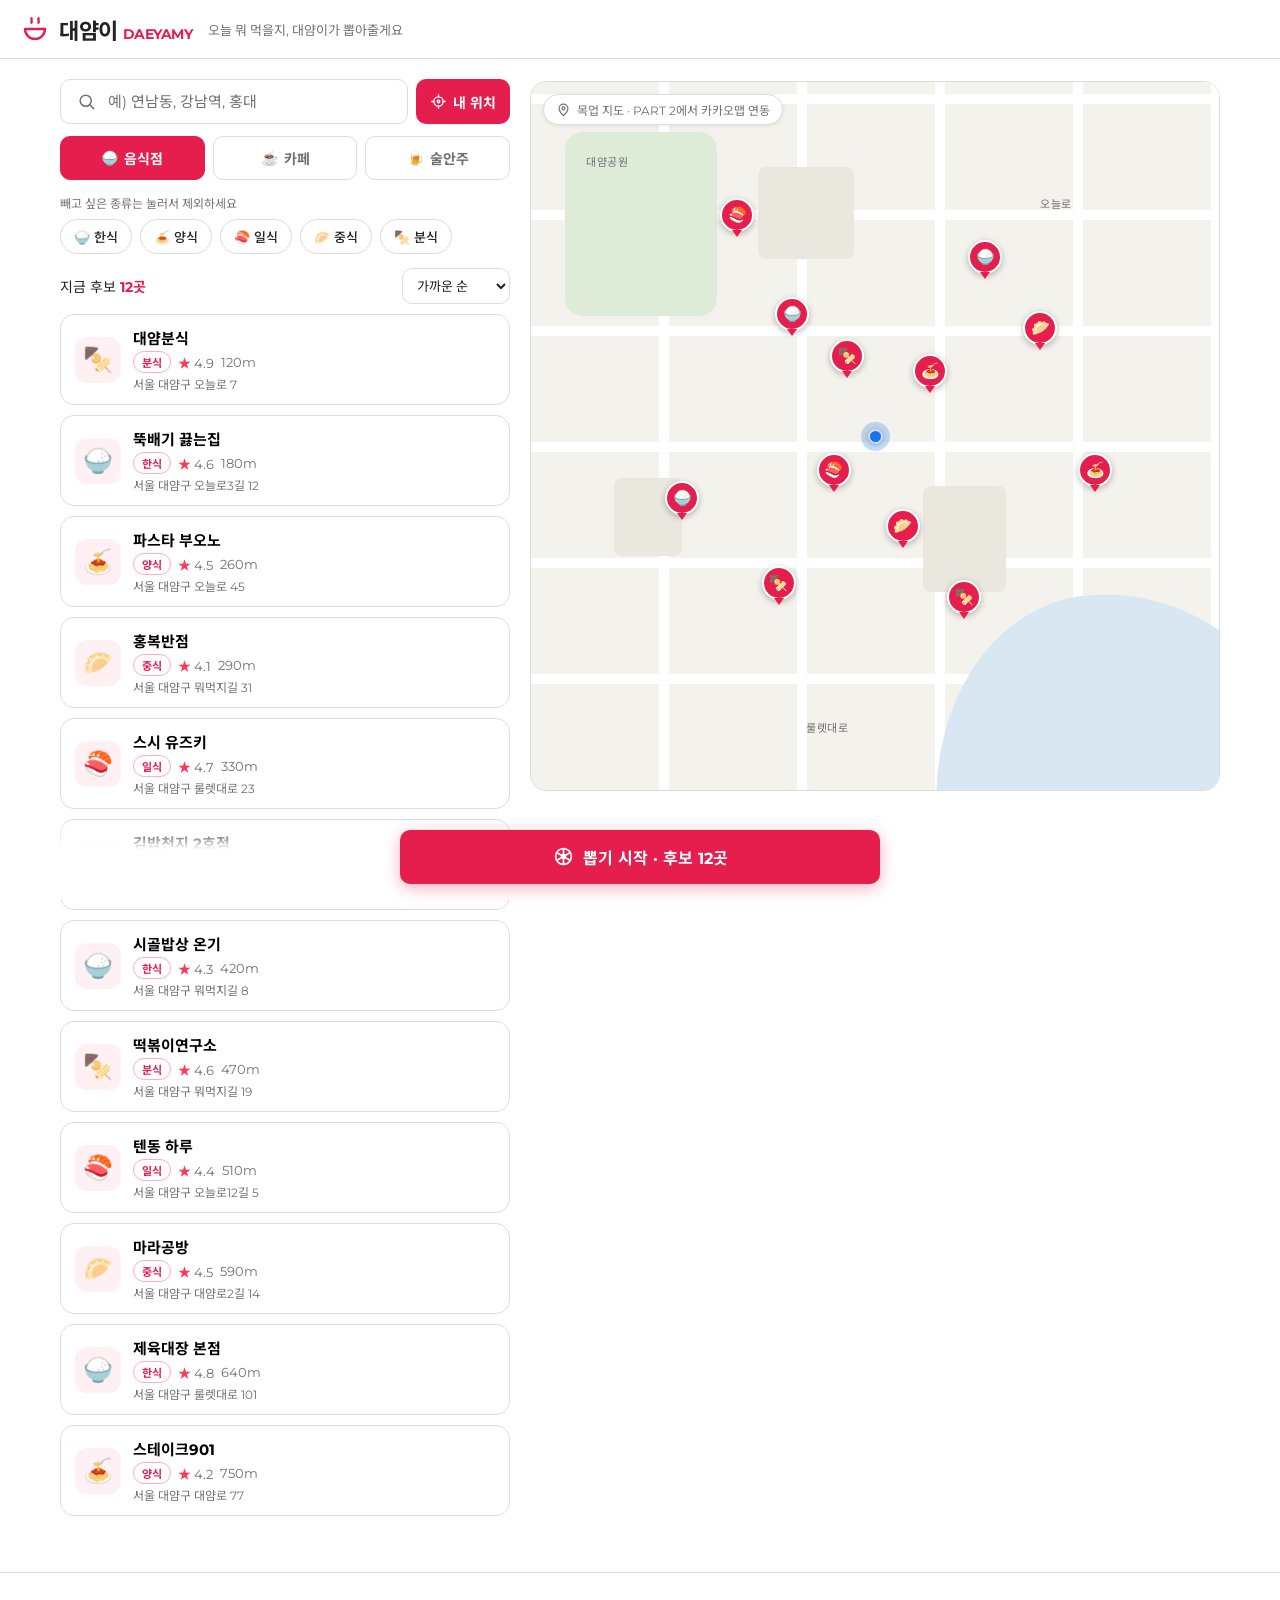
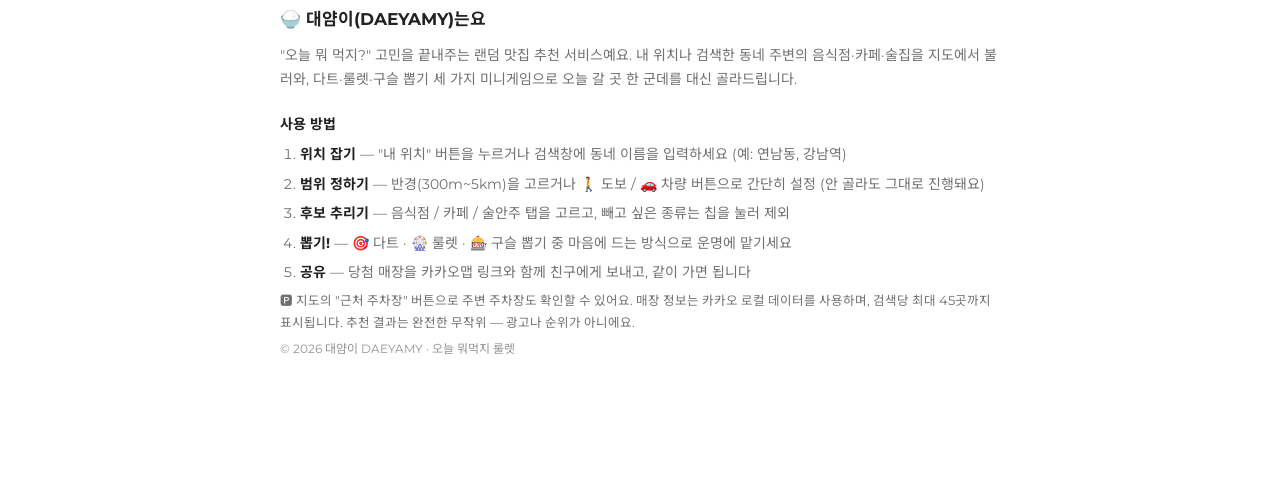
==== index.html @ f8bf4ab4 "feat: 대얌이 DAEYAMY 첫 배포 위치 기반 음식점 룰렛 추천 서비스 - 오늘 뭐먹지? - 다트 뽑기 / 룰렛 / 구슬 뽑기 세 가지 미니게임 - 카카오맵 SDK 연동 (반" ====
<!DOCTYPE html>
<html lang="ko">
<head>
  <meta charset="UTF-8">
  <meta name="viewport" content="width=device-width, initial-scale=1.0">
  <meta name="color-scheme" content="light dark">
  <title>대얌이 — 오늘 뭐먹지?</title>
  <meta name="description" content="내 근처 음식점·카페·술집을 룰렛과 뽑기로 골라주는 오늘 뭐먹지 서비스, 대얌이">
  <link rel="stylesheet" href="css/tokens.css">
  <link rel="stylesheet" href="css/style.css">
</head>
<body>

  <!-- ══ 둥근 라인 아이콘 스프라이트 (stroke 1.9 / round cap·join) ══ -->
  <svg xmlns="http://www.w3.org/2000/svg" style="display:none" aria-hidden="true">
    <symbol id="icon-bowl" viewBox="0 0 24 24">
      <path d="M4 12h16a8 8 0 0 1-16 0Z"/>
      <path d="M9.3 3.5c-.9 1.1.9 2.1-.2 3.4M14.9 3.5c-.9 1.1.9 2.1-.2 3.4"/>
    </symbol>
    <symbol id="icon-search" viewBox="0 0 24 24">
      <circle cx="11" cy="11" r="7"/>
      <path d="m16.5 16.5 4.5 4.5"/>
    </symbol>
    <symbol id="icon-locate" viewBox="0 0 24 24">
      <circle cx="12" cy="12" r="6.5"/>
      <circle cx="12" cy="12" r="1.8"/>
      <path d="M12 2.5v3M12 18.5v3M2.5 12h3M18.5 12h3"/>
    </symbol>
    <symbol id="icon-pin" viewBox="0 0 24 24">
      <path d="M12 21.5s-7-5.7-7-11a7 7 0 0 1 14 0c0 5.3-7 11-7 11Z"/>
      <circle cx="12" cy="10.3" r="2.4"/>
    </symbol>
    <symbol id="icon-roulette" viewBox="0 0 24 24">
      <circle cx="12" cy="12" r="9"/>
      <path d="M12 3v18M4.2 7.5l15.6 9M4.2 16.5l15.6-9"/>
      <circle cx="12" cy="12" r="2.2"/>
    </symbol>
    <symbol id="icon-share" viewBox="0 0 24 24">
      <circle cx="18" cy="5.5" r="2.5"/>
      <circle cx="6" cy="12" r="2.5"/>
      <circle cx="18" cy="18.5" r="2.5"/>
      <path d="m8.2 10.8 7.6-4.1M8.2 13.2l7.6 4.1"/>
    </symbol>
    <symbol id="icon-x" viewBox="0 0 24 24">
      <path d="M6 6l12 12M18 6L6 18"/>
    </symbol>
  </svg>

  <!-- ══ 헤더 ══ -->
  <header class="header">
    <a class="logo" href="./" aria-label="대얌이 홈으로 가기">
      <svg class="icon logo-icon" aria-hidden="true"><use href="#icon-bowl"/></svg>
      <span class="logo-text">대얌이<em>DAEYAMY</em></span>
    </a>
    <p class="tagline">오늘 뭐 먹을지, 대얌이가 뽑아줄게요</p>
  </header>

  <main class="layout">

    <!-- ══ 지도 영역 (PART 1: 목업 / PART 2: 카카오맵 SDK로 교체) ══ -->
    <section class="map-wrap" aria-label="내 주변 매장 지도">
      <div class="map-badge">
        <svg class="icon" style="width:15px;height:15px" aria-hidden="true"><use href="#icon-pin"/></svg>
        목업 지도 · PART 2에서 카카오맵 연동
      </div>
      <div id="mockMap" class="mm"></div>
      <!-- 근처 주차장 찾기 (카카오 모드에서만 노출) -->
      <button id="parkingBtn" class="parking-btn" hidden aria-pressed="false" aria-label="근처 주차장 찾기">🅿️ 근처 주차장</button>
    </section>

    <!-- ══ 검색 · 필터 · 매장 리스트 패널 ══ -->
    <section class="panel" aria-label="검색과 필터">

      <!-- 동네 검색 + 내 위치 -->
      <div class="search-row">
        <form id="searchForm" class="search-box" role="search">
          <button type="submit" id="searchBtn" class="search-btn" aria-label="동네 검색">
            <svg class="icon" aria-hidden="true"><use href="#icon-search"/></svg>
          </button>
          <input id="searchInput" type="search" placeholder="예) 연남동, 강남역, 홍대"
                 aria-label="동네·지역 검색 (예: 연남동)">
        </form>
        <button id="locateBtn" class="btn btn-locate" aria-label="내 위치로 지도 이동">
          <svg class="icon" aria-hidden="true"><use href="#icon-locate"/></svg>
          내 위치
        </button>
      </div>

      <!-- 검색 범위: 도보/차량 + 반경 (카카오 모드에서만 노출) -->
      <div id="scopeRow" class="scope-row" hidden>
        <div class="travel" role="group" aria-label="이동 수단 (선택 안 하면 그대로)">
          <button id="travelWalk" class="travel-btn" aria-pressed="false">🚶 도보</button>
          <button id="travelCar" class="travel-btn" aria-pressed="false">🚗 차량</button>
        </div>
        <label class="radius">
          <span class="radius-label" id="radiusLabel">반경 1km</span>
          <select id="radiusSelect" aria-label="검색 반경 선택"></select>
        </label>
      </div>

      <!-- 오늘의 당첨 배너 (뽑기 결과가 홈에도 남음) -->
      <div id="winBanner" class="win-banner" hidden>
        <span class="win-emoji" aria-hidden="true">🎉</span>
        <div class="win-body">
          <p class="win-title">오늘의 당첨 — <strong id="winName"></strong></p>
          <p class="win-addr" id="winAddr"></p>
        </div>
        <a id="winMapLink" class="btn win-link" target="_blank" rel="noopener"
           aria-label="당첨 매장 카카오맵에서 보기">지도</a>
        <button id="winClose" class="win-close" aria-label="당첨 배너 닫기">✕</button>
      </div>

      <!-- 카테고리 탭: 음식점 / 카페 / 술안주 -->
      <div id="tabs" class="tabs" role="group" aria-label="매장 카테고리 선택"></div>

      <!-- 제외 필터 칩 -->
      <p class="chip-label" id="chipLabel">빼고 싶은 종류는 눌러서 제외하세요</p>
      <div id="chips" class="chips" role="group" aria-labelledby="chipLabel"></div>

      <!-- 후보 수 + 정렬 -->
      <div class="toolbar">
        <p class="count" id="count" aria-live="polite"></p>
        <select id="sortSelect" class="sort" aria-label="매장 정렬 기준">
          <option value="distance">가까운 순</option>
          <option value="rating">평점 높은 순</option>
          <option value="name">이름 순</option>
        </select>
      </div>

      <!-- 매장 카드 리스트 -->
      <ul id="storeList" class="store-list"></ul>
      <div id="emptyState" class="empty" hidden>
        조건에 맞는 매장이 없어요 😢<br>제외를 풀거나 검색어를 바꿔보세요
      </div>

    </section>
  </main>

  <!-- ══ 서비스 소개 · 사용 방법 ══ -->
  <footer class="about" aria-label="서비스 소개와 사용 방법">
    <div class="about-inner">
      <h2>🍚 대얌이(DAEYAMY)는요</h2>
      <p>"오늘 뭐 먹지?" 고민을 끝내주는 랜덤 맛집 추천 서비스예요.
        내 위치나 검색한 동네 주변의 음식점·카페·술집을 지도에서 불러와,
        다트·룰렛·구슬 뽑기 세 가지 미니게임으로 오늘 갈 곳 한 군데를 대신 골라드립니다.</p>

      <h3>사용 방법</h3>
      <ol>
        <li><strong>위치 잡기</strong> — "내 위치" 버튼을 누르거나 검색창에 동네 이름을 입력하세요 (예: 연남동, 강남역)</li>
        <li><strong>범위 정하기</strong> — 반경(300m~5km)을 고르거나 🚶 도보 / 🚗 차량 버튼으로 간단히 설정 (안 골라도 그대로 진행돼요)</li>
        <li><strong>후보 추리기</strong> — 음식점 / 카페 / 술안주 탭을 고르고, 빼고 싶은 종류는 칩을 눌러 제외</li>
        <li><strong>뽑기!</strong> — 🎯 다트 · 🎡 룰렛 · 🎰 구슬 뽑기 중 마음에 드는 방식으로 운명에 맡기세요</li>
        <li><strong>공유</strong> — 당첨 매장을 카카오맵 링크와 함께 친구에게 보내고, 같이 가면 됩니다</li>
      </ol>

      <p class="about-note">🅿️ 지도의 "근처 주차장" 버튼으로 주변 주차장도 확인할 수 있어요.
        매장 정보는 카카오 로컬 데이터를 사용하며, 검색당 최대 45곳까지 표시됩니다.
        추천 결과는 완전한 무작위 — 광고나 순위가 아니에요.</p>
      <p class="about-copy">© 2026 대얌이 DAEYAMY · 오늘 뭐먹지 룰렛</p>
    </div>
  </footer>

  <!-- ══ 룰렛 실행 버튼 (고정 하단 바) ══ -->
  <div class="cta-bar">
    <button id="spinBtn" class="btn btn-cta" aria-label="뽑기 시작해서 매장 추천받기">
      <svg class="icon" aria-hidden="true"><use href="#icon-roulette"/></svg>
      <span id="spinBtnText">뽑기 시작</span>
    </button>
  </div>

  <!-- ══ 룰렛 모달 ══ -->
  <div id="rouletteModal" class="modal" hidden>
    <div id="modalBackdrop" class="modal-backdrop"></div>
    <div class="modal-box" role="dialog" aria-modal="true" aria-label="매장 룰렛 추첨">
      <button id="modalClose" class="modal-close" aria-label="룰렛 닫기">
        <svg class="icon" aria-hidden="true"><use href="#icon-x"/></svg>
      </button>
      <h2 class="modal-title">오늘의 뽑기 🎲</h2>

      <!-- 뽑기 방식 선택 토글: 다트 / 룰렛 / 구슬 뽑기 -->
      <div class="mode-switch" role="group" aria-label="뽑기 방식 선택">
        <button id="modeDart" class="mode-btn" aria-pressed="true">🎯 다트 뽑기</button>
        <button id="modeWheel" class="mode-btn" aria-pressed="false">🎡 룰렛</button>
        <button id="modeGacha" class="mode-btn" aria-pressed="false">🎰 구슬 뽑기</button>
      </div>

      <!-- 다트 뽑기 스테이지: 손이 흔들리다 클릭하면 다트가 지도에 꽂히고 확대 -->
      <div id="dartStage" class="stage">
        <div class="dart-wrap">
          <svg id="dartSvg" viewBox="0 0 200 232" role="img" aria-label="지도 다트 뽑기"></svg>
        </div>
        <button id="dartThrow" class="btn stage-go" hidden aria-label="다트 던져서 뽑기">🎯 다트 던지기!</button>
      </div>

      <!-- 룰렛 스테이지 -->
      <div id="wheelStage" class="stage" hidden>
        <div class="wheel-wrap">
          <div class="wheel-pointer" aria-hidden="true"></div>
          <div class="wheel-clip">
            <svg id="wheelSvg" viewBox="0 0 200 200" role="img" aria-label="매장 추첨 룰렛"></svg>
          </div>
          <div id="wheelName" class="wheel-name" hidden></div>
        </div>
        <button id="wheelGo" class="btn stage-go" hidden aria-label="룰렛 돌리기">🎡 돌리기!</button>
      </div>

      <!-- 구슬 뽑기 스테이지 -->
      <div id="gachaStage" class="stage" hidden>
        <div class="gacha-wrap">
          <svg id="gachaSvg" viewBox="0 0 200 226" role="img" aria-label="구슬 뽑기 기계"></svg>
        </div>
        <!-- 통이 도는 동안 대기, 누르면 그때부터 뽑기 연출 시작 -->
        <button id="gachaDraw" class="btn stage-go" hidden aria-label="지금 구슬 뽑기">🎰 지금 뽑기!</button>
      </div>

      <p id="wheelStatus" class="wheel-status" role="status" aria-live="polite"></p>

      <!-- 추첨 결과 카드 -->
      <div id="resultCard" class="result" hidden>
        <span id="resultEmoji" class="result-emoji" aria-hidden="true"></span>
        <h3 id="resultName" class="result-name" tabindex="-1"></h3>
        <p id="resultMeta" class="card-meta result-meta"></p>
        <p id="resultAddr" class="result-addr"></p>
        <div class="result-actions">
          <a id="resultMapLink" class="btn" target="_blank" rel="noopener"
             aria-label="카카오맵에서 매장 위치 보기">
            <svg class="icon" aria-hidden="true"><use href="#icon-pin"/></svg>지도 보기</a>
          <button id="shareBtn" class="btn" aria-label="추천 결과를 친구에게 공유하기">
            <svg class="icon" aria-hidden="true"><use href="#icon-share"/></svg>공유</button>
          <button id="respinBtn" class="btn btn-ghost" aria-label="룰렛 다시 돌리기">
            <svg class="icon" aria-hidden="true"><use href="#icon-roulette"/></svg>다시</button>
        </div>
      </div>
    </div>
  </div>

  <!-- 알림 토스트 -->
  <div id="toast" role="status" aria-live="polite"></div>

  <script type="module" src="js/app.js"></script>
</body>
</html>
---- css/tokens.css ----
/* ══════════════════════════════════════════════════════════
   대얌(DAEYAM) 디자인 시스템 토큰
   색: 에어비앤비 · 레드 / 버튼: 라운드 / 폰트: Montserrat / 아이콘: 둥근 라인
   ══════════════════════════════════════════════════════════ */

/* 폰트: Montserrat (라틴·숫자) + Noto Sans KR (한글 폴백) */
@import url('https://fonts.googleapis.com/css2?family=Montserrat:wght@400;500;700&family=Noto+Sans+KR:wght@400;500;700&display=swap');

/* 색 조합: 에어비앤비 · 레드 */
:root{
  --primary:#FF385C;
  --primary-dark:#E61E4D;
  --text:#222222;
  --sub:#717171;
  --bg:#FFFFFF;
  --surface:#FFFFFF;
  --border:#DDDDDD;
  --accent:#E61E4D;   /* 색 있는 "텍스트"용 — 다크에선 밝은 톤으로 바꿔 대비 4.5:1 유지 */
  --tint:#FFF0F3;     /* 연한 브랜드 배경 */
}

/* 다크 모드 — 시스템 설정(prefers-color-scheme) 따름 */
@media (prefers-color-scheme: dark){
  :root{
    --text:#F2F2F2;
    --sub:#A8A8A8;
    --bg:#141414;
    --surface:#1F1F1F;
    --border:#3D3D3D;
    --accent:#FF7A93;
    --tint:#39222A;
  }
}

body{font-family:'Montserrat','Noto Sans KR',sans-serif;color:var(--text);background:var(--bg)}
h1,h2,h3{font-weight:700}

/* 버튼 모양: 라운드
   흰 글자 대비 4.5:1(접근성 메모)을 맞추기 위해 텍스트가 올라가는
   버튼 배경은 primary(3.5:1) 대신 primary-dark(4.5:1)를 쓴다 */
.btn{border-radius:10px;padding:12px 20px;font-weight:700;background:var(--primary-dark);color:#fff;border:none;cursor:pointer;transition:.15s;font-family:inherit;font-size:15px}
.btn:hover{filter:brightness(.95)}
.btn:disabled{background:var(--border);color:var(--sub);cursor:not-allowed;filter:none;box-shadow:none}

/* 아이콘: 둥근 라인 */
.icon{width:24px;height:24px;fill:none;stroke:currentColor;stroke-width:1.9;stroke-linecap:round;stroke-linejoin:round}

/* 키보드 포커스 표시 (접근성 메모) */
:focus-visible{outline:3px solid var(--accent);outline-offset:2px}

/* 모션 최소화 선호 시 애니메이션 제거 */
@media (prefers-reduced-motion:reduce){
  *,*::before,*::after{animation:none!important;transition:none!important}
}
---- css/style.css ----
/* ══════════════════════════════════════════════════════════
   대얌(DAEYAM) 레이아웃 · 컴포넌트 스타일 (모바일 우선 반응형)
   ══════════════════════════════════════════════════════════ */
*{box-sizing:border-box}
html,body{margin:0;padding:0}
body{min-height:100vh;display:flex;flex-direction:column}

/* ── 헤더 ── */
.header{display:flex;align-items:center;gap:16px;padding:13px 20px;border-bottom:1px solid var(--border);position:sticky;top:0;background:var(--bg);z-index:30}
.logo{display:flex;align-items:center;gap:9px;text-decoration:none;color:var(--accent)}
.logo-icon{width:30px;height:30px}
.logo-text{font-size:22px;font-weight:700;letter-spacing:-.5px;color:var(--text)}
.logo-text em{font-style:normal;color:var(--accent);font-size:14px;margin-left:5px;font-weight:700}
.tagline{margin:0;color:var(--sub);font-size:13px;display:none}
@media(min-width:720px){.tagline{display:block}}

/* ── 메인 2단 레이아웃: 모바일=지도 위/패널 아래, 데스크탑=패널 좌/지도 우 ── */
.layout{flex:1;display:flex;flex-direction:column;width:100%;max-width:1200px;margin:0 auto}
.panel{padding:16px 20px 8px}
@media(min-width:960px){
  .layout{flex-direction:row;align-items:flex-start;gap:20px;padding:20px}
  .panel{order:-1;width:450px;flex:none;padding:0}
}

/* ── 검색 + 내 위치 ── */
.search-row{display:flex;gap:8px;margin-bottom:12px}
.search-box{flex:1;display:flex;align-items:center;gap:6px;border:1.5px solid var(--border);border-radius:10px;padding:0 6px 0 10px;background:var(--surface);transition:.15s}
.search-box:focus-within{border-color:var(--primary)}
.search-btn{display:grid;place-items:center;background:none;border:none;padding:6px;cursor:pointer;color:var(--sub);border-radius:8px;flex:none}
.search-btn:hover{color:var(--accent)}
.search-btn .icon{width:19px;height:19px}
.search-box input{border:none;outline:none;flex:1;min-width:0;padding:12px 0;font:inherit;font-size:15px;color:var(--text);background:transparent}
.search-box input::placeholder{color:var(--sub)}

/* 검색 범위: 도보/차량 + 반경 */
.scope-row{display:flex;align-items:center;justify-content:space-between;gap:10px;flex-wrap:wrap;margin-bottom:14px}
.scope-row[hidden]{display:none}
.travel{display:inline-flex;gap:4px;padding:3px;background:var(--tint);border-radius:10px}
.travel-btn{border:none;background:none;font:inherit;font-size:13px;font-weight:700;color:var(--sub);padding:7px 13px;border-radius:8px;cursor:pointer;transition:.15s}
.travel-btn:hover{color:var(--text)}
.travel-btn[aria-pressed="true"]{background:var(--surface);color:var(--accent);box-shadow:0 1px 3px rgba(0,0,0,.12)}
.radius{display:inline-flex;align-items:center;gap:8px}
.radius-label{font-size:13px;font-weight:700;color:var(--accent);white-space:nowrap}
#radiusSelect{border:1.5px solid var(--border);border-radius:10px;padding:7px 9px;font:inherit;font-size:13px;color:var(--text);background:var(--surface);cursor:pointer}

/* 근처 주차장 버튼 (지도 위 플로팅) */
.parking-btn{position:absolute;right:12px;bottom:12px;z-index:6;display:inline-flex;align-items:center;gap:5px;background:var(--surface);color:var(--text);border:1.5px solid var(--border);border-radius:999px;padding:9px 15px;font:inherit;font-size:13px;font-weight:700;cursor:pointer;box-shadow:0 2px 8px rgba(0,0,0,.15);transition:.15s}
.parking-btn[hidden]{display:none}
.parking-btn:hover{border-color:#1A73E8}
.parking-btn:disabled{opacity:.6;cursor:progress}
.parking-btn.on{background:#1A73E8;color:#fff;border-color:#1A73E8}
.btn-locate{display:flex;align-items:center;gap:6px;white-space:nowrap;font-size:14px;padding:12px 14px}
.btn-locate .icon{width:17px;height:17px}

/* ── 오늘의 당첨 배너 ── */
.win-banner{display:flex;align-items:center;gap:10px;border:1.5px solid var(--primary-dark);background:var(--tint);border-radius:14px;padding:10px 12px;margin-bottom:14px}
.win-banner[hidden]{display:none}
.win-emoji{font-size:24px;flex:none}
.win-body{flex:1;min-width:0}
.win-title{margin:0;font-size:12.5px;color:var(--sub)}
.win-title strong{color:var(--accent);font-size:15px}
.win-addr{margin:2px 0 0;font-size:12px;color:var(--sub);overflow:hidden;text-overflow:ellipsis;white-space:nowrap}
.win-link{padding:8px 13px;font-size:13px;text-decoration:none;flex:none}
.win-close{background:none;border:none;color:var(--sub);cursor:pointer;font-size:13px;padding:6px;flex:none;border-radius:8px}
.win-close:hover{color:var(--text)}
.win-banner.pop{animation:win-pop .45s cubic-bezier(.34,1.56,.64,1)}

/* ── 카테고리 탭 ── */
.tabs{display:flex;gap:8px;margin-bottom:14px}
.tab{flex:1;display:flex;align-items:center;justify-content:center;gap:6px;padding:11px 6px;border:1.5px solid var(--border);border-radius:10px;background:var(--surface);font:inherit;font-size:14px;font-weight:700;color:var(--sub);cursor:pointer;transition:.15s}
.tab:hover{border-color:var(--primary);color:var(--text)}
.tab[aria-pressed="true"]{background:var(--primary-dark);border-color:var(--primary-dark);color:#fff}

/* ── 제외 필터 칩 ── */
.chip-label{font-size:12px;color:var(--sub);margin:0 0 8px}
.chips{display:flex;flex-wrap:wrap;gap:8px;margin-bottom:14px}
.chip{display:inline-flex;align-items:center;gap:5px;padding:7px 13px;border:1.5px solid var(--border);border-radius:999px;background:var(--surface);font:inherit;font-size:13px;font-weight:500;color:var(--text);cursor:pointer;transition:.15s}
.chip:hover{border-color:var(--primary)}
.chip .icon{width:13px;height:13px;display:none}
/* 제외됨: 배경을 눌러 채우고 흐리게 + 취소선 + X 아이콘 노출 */
.chip[aria-pressed="true"]{border-color:var(--primary-dark);background:var(--tint);color:var(--accent);text-decoration:line-through;font-weight:700;opacity:.8}
.chip[aria-pressed="true"] .icon{display:block}
/* 누를 때 "톡" 튀는 반응 */
.chip--pop{animation:chip-pop .32s cubic-bezier(.34,1.56,.64,1)}
@keyframes chip-pop{0%{transform:scale(1)}30%{transform:scale(.9)}62%{transform:scale(1.12)}100%{transform:scale(1)}}

/* ── 후보 수 + 정렬 ── */
.toolbar{display:flex;align-items:center;justify-content:space-between;gap:10px;margin-bottom:10px}
.count{font-size:14px;margin:0}
.count-scope{color:var(--sub);font-size:12px;font-weight:500}
.count strong{color:var(--accent);display:inline-block}
.count.pulse strong{animation:count-pulse .34s ease}
@keyframes count-pulse{0%{transform:scale(1)}45%{transform:scale(1.35);color:var(--primary)}100%{transform:scale(1)}}
.sort{border:1.5px solid var(--border);border-radius:10px;padding:8px 10px;font:inherit;font-size:13px;color:var(--text);background:var(--surface);cursor:pointer}

/* ── 매장 카드 리스트 ── */
.store-list{list-style:none;margin:0;padding:0 0 8px;display:grid;grid-template-columns:1fr;gap:10px}
@media(min-width:560px) and (max-width:959px){.store-list{grid-template-columns:1fr 1fr}}
.card{display:flex;align-items:center;gap:12px;width:100%;text-align:left;padding:12px 14px;border:1.5px solid var(--border);border-radius:14px;background:var(--surface);cursor:pointer;font:inherit;transition:.15s}
.card:hover{border-color:var(--primary);box-shadow:0 2px 10px rgba(34,34,34,.08)}
.card.selected{border-color:var(--primary-dark);box-shadow:0 0 0 1.5px var(--primary-dark)}
.card-emoji{font-size:24px;flex:none;width:46px;height:46px;display:grid;place-items:center;background:var(--tint);border-radius:12px}
.card-body{min-width:0;flex:1}
.card-name{margin:0 0 3px;font-size:15px;font-weight:700;white-space:nowrap;overflow:hidden;text-overflow:ellipsis}
.card-meta{margin:0 0 2px;font-size:13px;color:var(--sub);display:flex;align-items:center;gap:7px;flex-wrap:wrap}
.badge{font-size:11px;font-weight:700;color:var(--accent);background:var(--surface);border:1px solid color-mix(in srgb,var(--primary) 40%,var(--surface));padding:2px 8px;border-radius:999px}
.star{color:var(--primary)}
.card-addr{margin:0;font-size:12px;color:var(--sub);white-space:nowrap;overflow:hidden;text-overflow:ellipsis}
.empty{padding:32px 12px;text-align:center;color:var(--sub);font-size:14px;line-height:1.7;border:1.5px dashed var(--border);border-radius:14px;margin-bottom:8px}

/* 카드 등장 애니메이션 (탭 전환·제외 해제·정렬 시에만) */
.store-list.enter li{animation:card-enter .3s ease both}
@keyframes card-enter{from{opacity:0;transform:translateY(10px) scale(.97)}to{opacity:1;transform:none}}
/* 제외 시 카드가 "펑" 튕겨 나가는 이펙트 */
.card.ejecting{animation:card-eject .3s cubic-bezier(.5,-0.4,.7,.2) forwards;pointer-events:none}
@keyframes card-eject{0%{transform:scale(1) rotate(0);opacity:1}28%{transform:scale(1.05) rotate(-2deg)}100%{transform:translateX(-32px) scale(.55) rotate(-8deg);opacity:0}}

/* ── 목업 지도 ── */
.map-wrap{position:relative;height:42vh;min-height:270px;overflow:hidden;background:#F4F2EC}
@media(min-width:960px){.map-wrap{position:sticky;top:81px;flex:1;height:calc(100vh - 190px);min-height:420px;border:1px solid var(--border);border-radius:16px}}
.map-badge{position:absolute;top:12px;left:12px;z-index:6;display:flex;align-items:center;gap:6px;background:var(--surface);border:1px solid var(--border);border-radius:999px;padding:6px 12px;font-size:12px;color:var(--sub);box-shadow:0 1px 4px rgba(0,0,0,.08)}
.mm{position:absolute;inset:0}
/* 도로 격자 배경 */
.mm-bg{position:absolute;inset:0;background-color:#F4F2EC;background-image:
  repeating-linear-gradient(90deg,transparent 0 128px,#FFFFFF 128px 138px),
  repeating-linear-gradient(0deg,transparent 0 106px,#FFFFFF 106px 116px)}
.mm-park{position:absolute;left:5%;top:7%;width:22%;height:26%;background:#DEEBD6;border-radius:18px}
.mm-water{position:absolute;right:-14%;bottom:-20%;width:56%;height:48%;background:#D8E7F2;border-radius:45% 55% 0 0/65% 70% 0 0;transform:rotate(-8deg)}
.mm-block{position:absolute;background:#EAE7DF;border-radius:8px}
.mm-label{position:absolute;font-size:11px;color:var(--sub);letter-spacing:.5px;pointer-events:none}

/* 내 위치 (파란 점 + 퍼지는 링) */
.mm-me{position:absolute;left:50%;top:50%;width:15px;height:15px;margin:-7.5px 0 0 -7.5px;background:#1A73E8;border:2.5px solid #fff;border-radius:50%;box-shadow:0 1px 5px rgba(0,0,0,.3);z-index:4}
.mm-me::before{content:'';position:absolute;inset:-9px;border-radius:50%;background:rgba(26,115,232,.25);animation:me-pulse 2.2s ease-out infinite}
@keyframes me-pulse{0%{transform:scale(.4);opacity:1}100%{transform:scale(1.7);opacity:0}}

/* 매장 마커 (핀 + 이름 라벨) */
.marker{position:absolute;transform:translate(-50%,-100%);background:none;border:none;padding:0 0 6px;cursor:pointer;z-index:2}
/* 제외 시 마커가 위로 뿅 사라짐 (중앙 정렬 transform 유지) */
.marker.ejecting{animation:marker-eject .3s ease-in forwards;pointer-events:none}
@keyframes marker-eject{0%{transform:translate(-50%,-100%) scale(1);opacity:1}100%{transform:translate(-50%,-160%) scale(.3);opacity:0}}
.marker-pin{position:relative;display:grid;place-items:center;width:34px;height:34px;background:var(--primary-dark);border:2px solid #fff;border-radius:50%;box-shadow:0 2px 6px rgba(0,0,0,.28);font-size:15px;transition:.15s}
.marker-pin::after{content:'';position:absolute;left:50%;bottom:-7px;transform:translateX(-50%);border:5.5px solid transparent;border-top:7px solid var(--primary-dark);border-bottom:none}
.marker-name{position:absolute;bottom:calc(100% + 4px);left:50%;transform:translateX(-50%);white-space:nowrap;background:#222222;color:#fff;font-size:11px;font-weight:500;padding:3px 9px;border-radius:6px;opacity:0;pointer-events:none;transition:.15s}
.marker:hover .marker-name,.marker:focus-visible .marker-name,.marker.selected .marker-name{opacity:1}
.marker:hover{z-index:5}
.marker.selected{z-index:5}
.marker.selected .marker-pin{transform:scale(1.2)}

/* ── 하단 룰렛 버튼 바 ── */
.cta-bar{position:sticky;bottom:0;z-index:30;display:flex;justify-content:center;padding:8px 20px 16px;background:linear-gradient(to top,var(--bg) 65%,transparent)}
.btn-cta{width:100%;max-width:480px;display:flex;align-items:center;justify-content:center;gap:9px;font-size:16px;padding:15px 20px;box-shadow:0 4px 16px rgba(230,30,77,.35)}
.btn-cta .icon{width:21px;height:21px}

/* ── 룰렛 모달 ── */
.modal{position:fixed;inset:0;z-index:60;display:flex;align-items:center;justify-content:center;padding:16px}
.modal[hidden]{display:none}
.modal-backdrop{position:absolute;inset:0;background:rgba(34,34,34,.55)}
.modal-box{position:relative;background:var(--surface);border-radius:20px;padding:24px 20px 20px;width:100%;max-width:420px;max-height:92vh;overflow:auto;box-shadow:0 10px 40px rgba(0,0,0,.25);text-align:center}
.modal-title{margin:0 0 10px;font-size:18px}
.modal-close{position:absolute;top:10px;right:10px;background:none;border:none;cursor:pointer;color:var(--sub);padding:8px;border-radius:8px;display:grid;place-items:center}
.modal-close:hover{color:var(--text)}
.modal-close .icon{width:20px;height:20px}

/* 뽑기 방식 토글 (다트 / 룰렛 / 구슬 뽑기) */
.mode-switch{display:inline-flex;flex-wrap:wrap;justify-content:center;gap:4px;padding:4px;background:var(--tint);border-radius:12px;margin:2px 0 14px}
.mode-btn{border:none;background:none;font:inherit;font-size:12.5px;font-weight:700;color:var(--sub);padding:8px 12px;border-radius:9px;cursor:pointer;transition:.15s}
.mode-btn:hover{color:var(--text)}
.mode-btn[aria-pressed="true"]{background:var(--surface);color:var(--accent);box-shadow:0 1px 4px rgba(0,0,0,.12)}
.stage[hidden]{display:none}

/* 구슬 뽑기 통 */
.gacha-wrap{width:min(70vw,280px);margin:0 auto}
#gachaSvg{display:block;width:100%;height:auto;overflow:visible}
/* 긴장 구간에 통·지도가 부르르 흔들림 */
.gacha-wrap.shake,.dart-wrap.shake{animation:gacha-shake .16s ease-in-out infinite}
@keyframes gacha-shake{0%,100%{transform:translateX(0) rotate(0)}25%{transform:translate(-3px,1px) rotate(-1.2deg)}75%{transform:translate(3px,-1px) rotate(1.2deg)}}
.gacha-wrap.armed,.dart-wrap.armed{cursor:pointer}

/* 다트 뽑기 지도 */
.dart-wrap{width:min(74vw,300px);margin:0 auto}
#dartSvg{display:block;width:100%;height:auto;overflow:visible}
/* 던지기 전까지 손이 계속 흔들리는 이펙트 */
#dartSvg .wobble{animation:hand-wobble .85s ease-in-out infinite}
@keyframes hand-wobble{0%,100%{transform:rotate(-7deg) translateY(0)}50%{transform:rotate(7deg) translateY(-3px)}}
/* 조준 레티클: 던지기 전 콩콩 뛰며 조준 */
#dartReticle.pulse{animation:reticle-pulse .9s ease-in-out infinite}
@keyframes reticle-pulse{0%,100%{opacity:.85;transform:scale(1)}50%{opacity:1;transform:scale(1.28)}}
/* 명중 순간 충격 링이 퍼짐 */
#dartFlash.flash{animation:dart-flash .55s ease-out}
@keyframes dart-flash{0%{opacity:.95;transform:scale(.3)}100%{opacity:0;transform:scale(4.5)}}
/* 꽂힌 다트 착탄 바운스 */
#dartStuck.land{animation:dart-land .42s cubic-bezier(.34,1.56,.64,1)}
@keyframes dart-land{0%{transform:scale(1.6)}100%{transform:scale(1)}}

/* 스테이지 실행 버튼 — 대기 중 눌러달라고 콩콩 뜀 */
.stage-go{margin:14px auto 0;display:block;font-size:15px;padding:13px 28px}
.stage-go[hidden]{display:none}
.stage-go:not([hidden]){animation:draw-invite 1s ease-in-out infinite}
@keyframes draw-invite{0%,100%{transform:translateY(0)}50%{transform:translateY(-4px)}}

/* 당첨 축하 — 폭죽 + 꽃가루 */
.celebrate{position:absolute;inset:0;pointer-events:none;z-index:6;overflow:hidden}
.celebrate i{position:absolute;opacity:0}
/* 폭죽: 사방으로 퍼졌다 사라짐 */
.celebrate .fw{width:7px;height:7px;border-radius:50%;animation:fw-pop var(--t) ease-out forwards}
@keyframes fw-pop{0%{opacity:1;transform:translate(0,0) scale(1.2)}70%{opacity:1}100%{opacity:0;transform:translate(var(--x),var(--y)) scale(.2)}}
/* 꽃가루: 위에서 팔랑팔랑 떨어짐 */
.celebrate .cf{width:8px;height:12px;border-radius:2px;animation:cf-fall var(--t) ease-in forwards}
@keyframes cf-fall{0%{opacity:1;transform:translate(0,0) rotate(0)}100%{opacity:0;transform:translate(var(--x),var(--y)) rotate(var(--r))}}

/* 결과 카드 팝 등장 */
.result.win-pop{animation:win-pop .5s cubic-bezier(.34,1.56,.64,1)}
@keyframes win-pop{0%{transform:scale(.85);opacity:0}100%{transform:scale(1);opacity:1}}

/* 룰렛 휠 */
.wheel-wrap{position:relative;width:min(76vw,300px);margin:6px auto 0}
.wheel-pointer{position:absolute;top:-5px;left:50%;transform:translateX(-50%);z-index:3;width:0;height:0;border:11px solid transparent;border-top:17px solid var(--primary-dark);border-bottom:none;filter:drop-shadow(0 1px 1px rgba(0,0,0,.3))}
.wheel-clip{border-radius:50%;overflow:hidden}
#wheelSvg{display:block;width:100%;height:auto;transition:transform .7s cubic-bezier(.25,0,.2,1)}
/* 멈추면 당첨 조각(12시)으로 확대 */
.wheel-clip.zoom #wheelSvg{transform:scale(2.4);transform-origin:50% 3%}
/* 확대와 함께 뜨는 상호명 */
.wheel-name{position:absolute;left:50%;bottom:9%;transform:translateX(-50%) scale(.6);z-index:4;max-width:88%;background:var(--surface);color:var(--accent);border:1.5px solid var(--primary-dark);border-radius:999px;padding:7px 16px;font-size:15px;font-weight:700;white-space:nowrap;overflow:hidden;text-overflow:ellipsis;box-shadow:0 3px 12px rgba(0,0,0,.2);opacity:0;transition:.35s cubic-bezier(.34,1.56,.64,1)}
.wheel-name[hidden]{display:none}
.wheel-name.show{opacity:1;transform:translateX(-50%) scale(1)}
.wheel-status{margin:12px 0 0;font-size:14px;color:var(--sub);min-height:20px}

/* 추첨 결과 카드 */
.result{margin-top:14px;border:1.5px solid var(--border);border-radius:16px;padding:18px 14px 14px}
.result-emoji{font-size:40px;display:block;line-height:1.2}
.result-name{margin:6px 0 6px;font-size:20px}
.result-name:focus-visible{outline-offset:4px}
.result-meta{justify-content:center}
.result-addr{margin:4px 0 0;font-size:13px;color:var(--sub)}
.result-actions{display:flex;flex-wrap:wrap;gap:8px;margin-top:14px}
.result-actions .btn{flex:1;min-width:104px;display:inline-flex;align-items:center;justify-content:center;gap:6px;text-decoration:none;font-size:14px;padding:11px 10px}
.result-actions .btn .icon{width:17px;height:17px}
.btn-ghost{background:var(--surface);color:var(--text);border:1.5px solid var(--border)}
.btn-ghost:hover{border-color:var(--primary);filter:none}

/* ── 토스트 알림 (라이트·다크 공통 어두운 배경) ── */
#toast{position:fixed;left:50%;bottom:96px;transform:translateX(-50%) translateY(10px);background:#2B2B2B;color:#fff;border:1px solid rgba(255,255,255,.18);padding:11px 18px;border-radius:10px;font-size:14px;opacity:0;pointer-events:none;transition:.25s;z-index:50;max-width:90vw;text-align:center}
#toast.show{opacity:1;transform:translateX(-50%) translateY(0)}

/* ── 서비스 소개 푸터 ── */
.about{border-top:1px solid var(--border);margin-top:28px;background:var(--surface)}
.about-inner{max-width:760px;margin:0 auto;padding:32px 20px 44px;color:var(--sub);font-size:14px;line-height:1.75}
.about-inner h2{color:var(--text);font-size:17px;margin:0 0 8px}
.about-inner h3{color:var(--text);font-size:14px;margin:20px 0 6px}
.about-inner p{margin:0 0 4px}
.about-inner ol{margin:0;padding-left:20px}
.about-inner li{margin:5px 0}
.about-inner li strong{color:var(--text)}
.about-note{font-size:12.5px;margin-top:14px}
.about-copy{margin-top:22px;font-size:12px;opacity:.75}
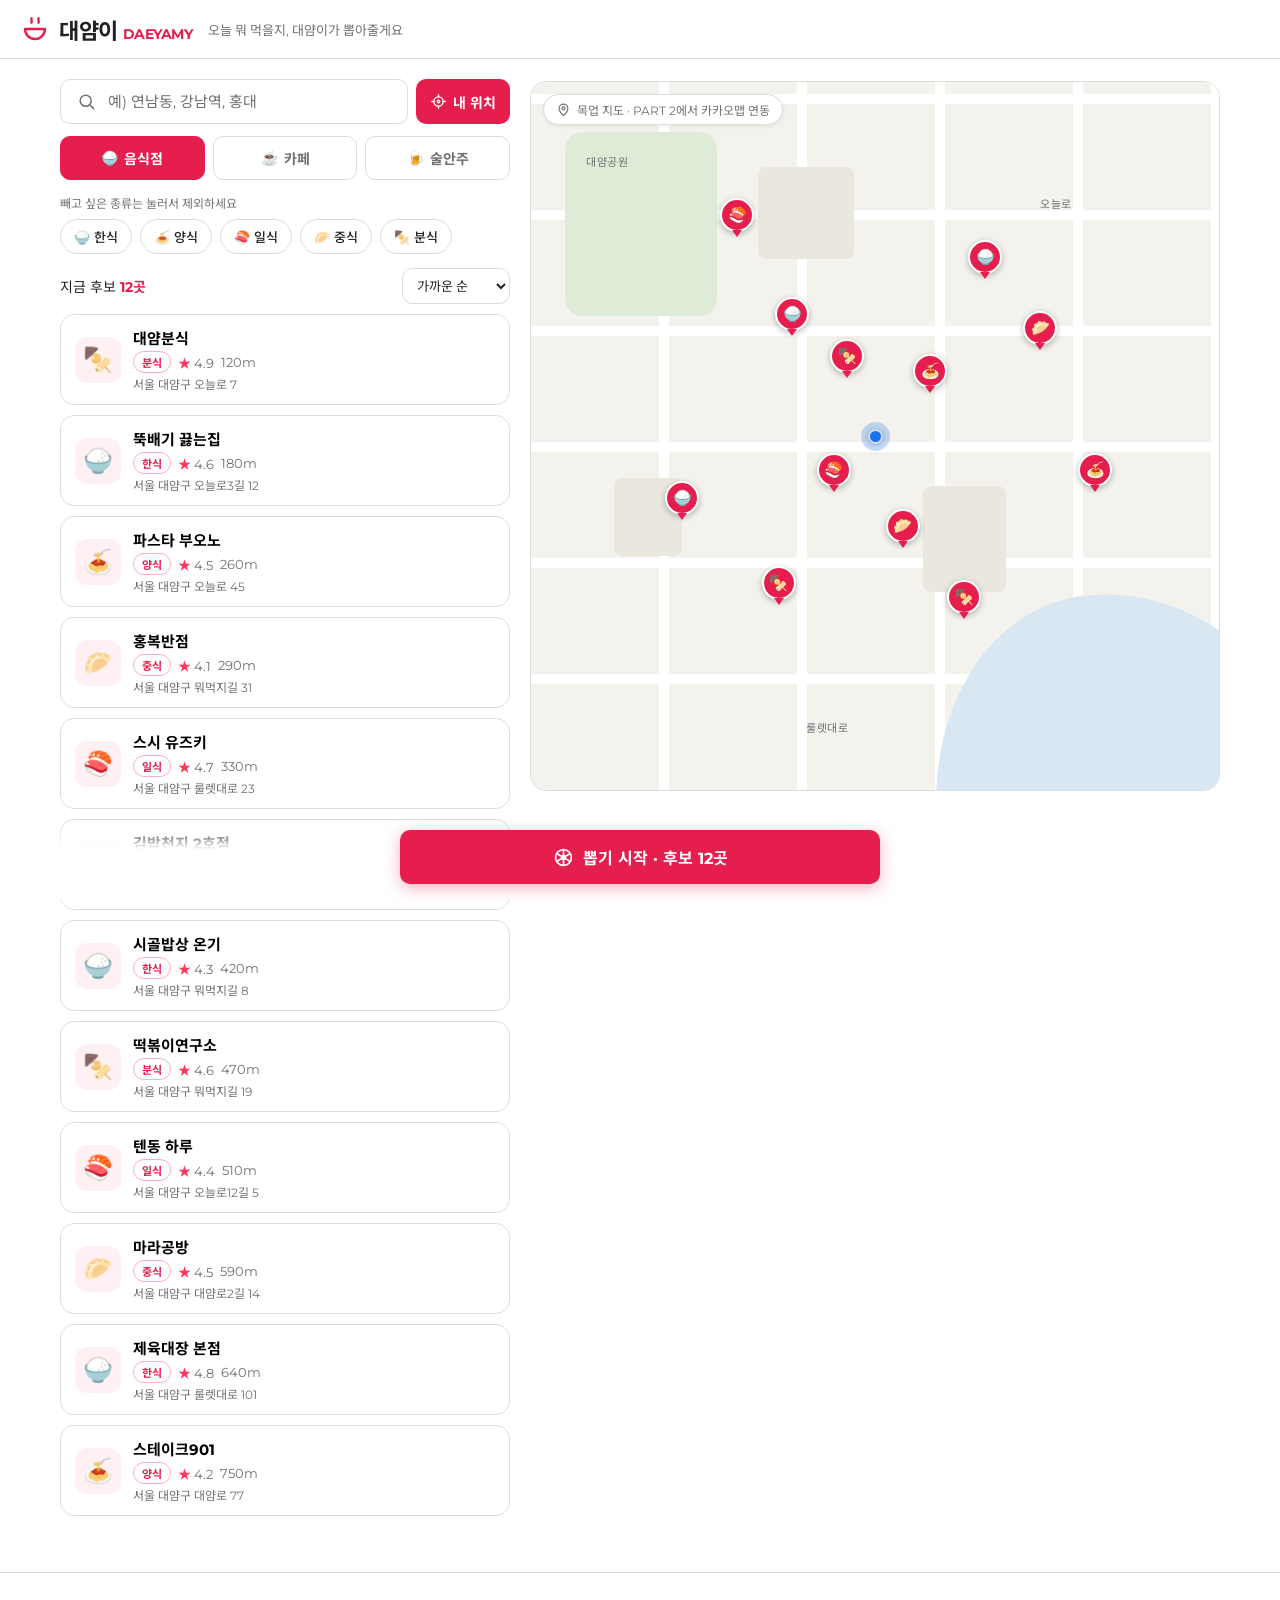
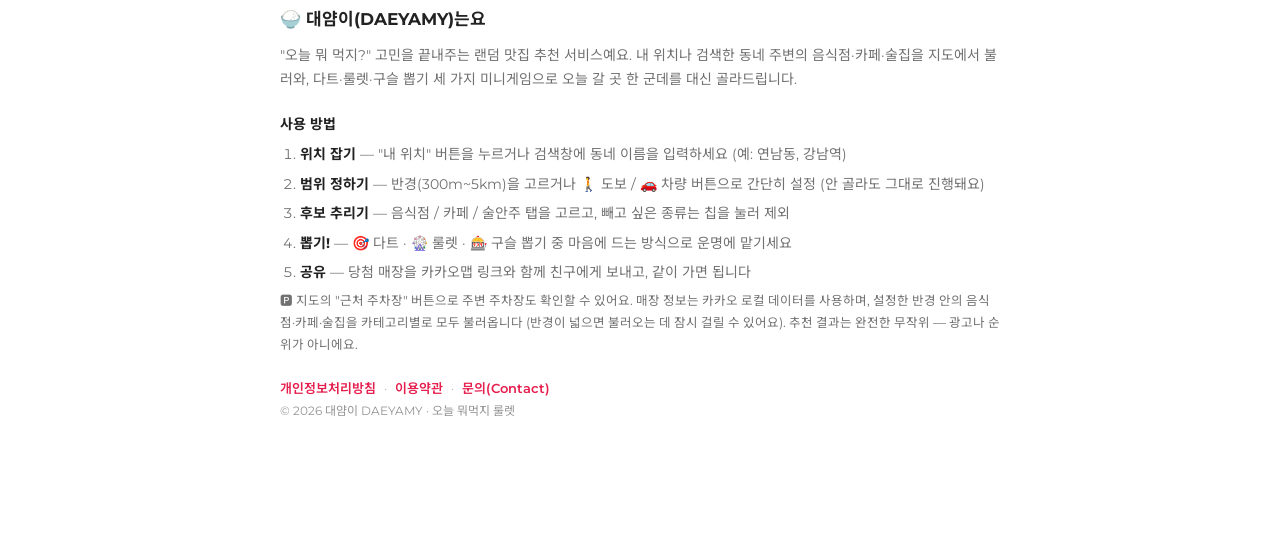
==== commit 5023b6d5: "feat: 개인정보처리방침·이용약관·문의 추가, 푸터 문구 수정 - privacy.html, terms.html 신규 (정적 사이트 실제 구조 반영) - 푸터에 개인정보처리방침·이" ====
--- a/index.html
+++ b/index.html
@@ -4,8 +4,54 @@
   <meta charset="UTF-8">
   <meta name="viewport" content="width=device-width, initial-scale=1.0">
   <meta name="color-scheme" content="light dark">
-  <title>대얌이 — 오늘 뭐먹지?</title>
-  <meta name="description" content="내 근처 음식점·카페·술집을 룰렛과 뽑기로 골라주는 오늘 뭐먹지 서비스, 대얌이">
+  <meta name="theme-color" content="#FF385C">
+
+  <!-- ══ 기본 SEO ══ -->
+  <title>대얌이 DAEYAMY — 오늘 뭐먹지? 내 주변 맛집 룰렛 추천</title>
+  <meta name="description" content="오늘 뭐 먹지 고민될 때! 내 위치·동네 주변 음식점·카페·술집을 다트·룰렛·구슬 뽑기로 랜덤 추천해주는 맛집 룰렛 서비스, 대얌이(DAEYAMY).">
+  <meta name="keywords" content="오늘 뭐먹지, 점심 메뉴 추천, 저녁 메뉴 추천, 맛집 룰렛, 랜덤 맛집, 음식점 추천, 근처 맛집, 메뉴 추천 룰렛, 대얌이">
+  <meta name="author" content="대얌이 DAEYAMY">
+  <meta name="robots" content="index, follow">
+  <link rel="canonical" href="https://yamy.ws-qf.com/">
+
+  <!-- ══ Open Graph (카카오톡·페이스북 공유 미리보기) ══ -->
+  <meta property="og:type" content="website">
+  <meta property="og:site_name" content="대얌이 DAEYAMY">
+  <meta property="og:title" content="대얌이 — 오늘 뭐먹지? 내 주변 맛집 룰렛 추천">
+  <meta property="og:description" content="내 위치·동네 주변 음식점·카페·술집을 다트·룰렛·구슬 뽑기로 랜덤 추천! 메뉴 고민을 대얌이가 대신 골라드려요.">
+  <meta property="og:url" content="https://yamy.ws-qf.com/">
+  <meta property="og:image" content="https://yamy.ws-qf.com/og-image.jpg">
+  <meta property="og:image:type" content="image/jpeg">
+  <meta property="og:image:width" content="1200">
+  <meta property="og:image:height" content="630">
+  <meta property="og:image:alt" content="대얌이 — 오늘 뭐먹지 맛집 룰렛">
+  <meta property="og:locale" content="ko_KR">
+
+  <!-- ══ Twitter Card ══ -->
+  <meta name="twitter:card" content="summary_large_image">
+  <meta name="twitter:title" content="대얌이 — 오늘 뭐먹지? 내 주변 맛집 룰렛 추천">
+  <meta name="twitter:description" content="내 위치·동네 주변 음식점·카페·술집을 다트·룰렛·구슬 뽑기로 랜덤 추천!">
+  <meta name="twitter:image" content="https://yamy.ws-qf.com/og-image.jpg">
+
+  <!-- 파비콘 (밥그릇 라인 아이콘 인라인) -->
+  <link rel="icon" href="data:image/svg+xml,%3Csvg%20xmlns='http://www.w3.org/2000/svg'%20viewBox='0%200%2024%2024'%3E%3Crect%20width='24'%20height='24'%20rx='5'%20fill='%23FF385C'/%3E%3Cpath%20d='M5%2012h14a7%207%200%200%201-14%200Z'%20fill='none'%20stroke='white'%20stroke-width='1.8'%20stroke-linejoin='round'/%3E%3Cpath%20d='M10%204c-.8%201%20.8%201.9-.2%203M14.4%204c-.8%201%20.8%201.9-.2%203'%20fill='none'%20stroke='white'%20stroke-width='1.8'%20stroke-linecap='round'/%3E%3C/svg%3E">
+
+  <!-- ══ 구조화 데이터 (검색 리치 결과) ══ -->
+  <script type="application/ld+json">
+  {
+    "@context": "https://schema.org",
+    "@type": "WebApplication",
+    "name": "대얌이 DAEYAMY",
+    "alternateName": "오늘 뭐먹지 맛집 룰렛",
+    "url": "https://yamy.ws-qf.com/",
+    "description": "내 위치·동네 주변 음식점·카페·술집을 다트·룰렛·구슬 뽑기로 랜덤 추천해주는 맛집 룰렛 서비스.",
+    "applicationCategory": "LifestyleApplication",
+    "operatingSystem": "Web",
+    "inLanguage": "ko",
+    "offers": { "@type": "Offer", "price": "0", "priceCurrency": "KRW" }
+  }
+  </script>
+
   <link rel="stylesheet" href="css/tokens.css">
   <link rel="stylesheet" href="css/style.css">
 </head>
@@ -154,8 +200,17 @@
       </ol>
 
       <p class="about-note">🅿️ 지도의 "근처 주차장" 버튼으로 주변 주차장도 확인할 수 있어요.
-        매장 정보는 카카오 로컬 데이터를 사용하며, 검색당 최대 45곳까지 표시됩니다.
+        매장 정보는 카카오 로컬 데이터를 사용하며, 설정한 반경 안의 음식점·카페·술집을
+        카테고리별로 모두 불러옵니다 (반경이 넓으면 불러오는 데 잠시 걸릴 수 있어요).
         추천 결과는 완전한 무작위 — 광고나 순위가 아니에요.</p>
+
+      <nav class="about-links" aria-label="정책 및 문의">
+        <a href="privacy.html">개인정보처리방침</a>
+        <span aria-hidden="true">·</span>
+        <a href="terms.html">이용약관</a>
+        <span aria-hidden="true">·</span>
+        <a href="mailto:vspo2@yonsei.ac.kr">문의(Contact)</a>
+      </nav>
       <p class="about-copy">© 2026 대얌이 DAEYAMY · 오늘 뭐먹지 룰렛</p>
     </div>
   </footer>
--- a/css/style.css
+++ b/css/style.css
@@ -253,4 +253,18 @@
 .about-inner li{margin:5px 0}
 .about-inner li strong{color:var(--text)}
 .about-note{font-size:12.5px;margin-top:14px}
-.about-copy{margin-top:22px;font-size:12px;opacity:.75}
+.about-links{margin-top:22px;display:flex;flex-wrap:wrap;gap:8px;align-items:center;font-size:13px}
+.about-links a{color:var(--accent);text-decoration:none;font-weight:600}
+.about-links a:hover{text-decoration:underline}
+.about-links span{opacity:.5}
+.about-copy{margin-top:12px;font-size:12px;opacity:.75}
+.legal{font-size:14.5px}
+.legal h1{color:var(--text);font-size:22px;margin:0 0 4px}
+.legal h2{color:var(--text);font-size:15.5px;margin:22px 0 6px}
+.legal .legal-date{font-size:12.5px;opacity:.7;margin:0 0 18px}
+.legal .legal-back{margin:0 0 14px}
+.legal .legal-back a,.legal a{color:var(--accent);font-weight:600;text-decoration:none}
+.legal .legal-back a:hover,.legal a:hover{text-decoration:underline}
+.legal ul{margin:0;padding-left:20px}
+.legal li{margin:6px 0}
+.legal li strong,.legal p strong{color:var(--text)}
